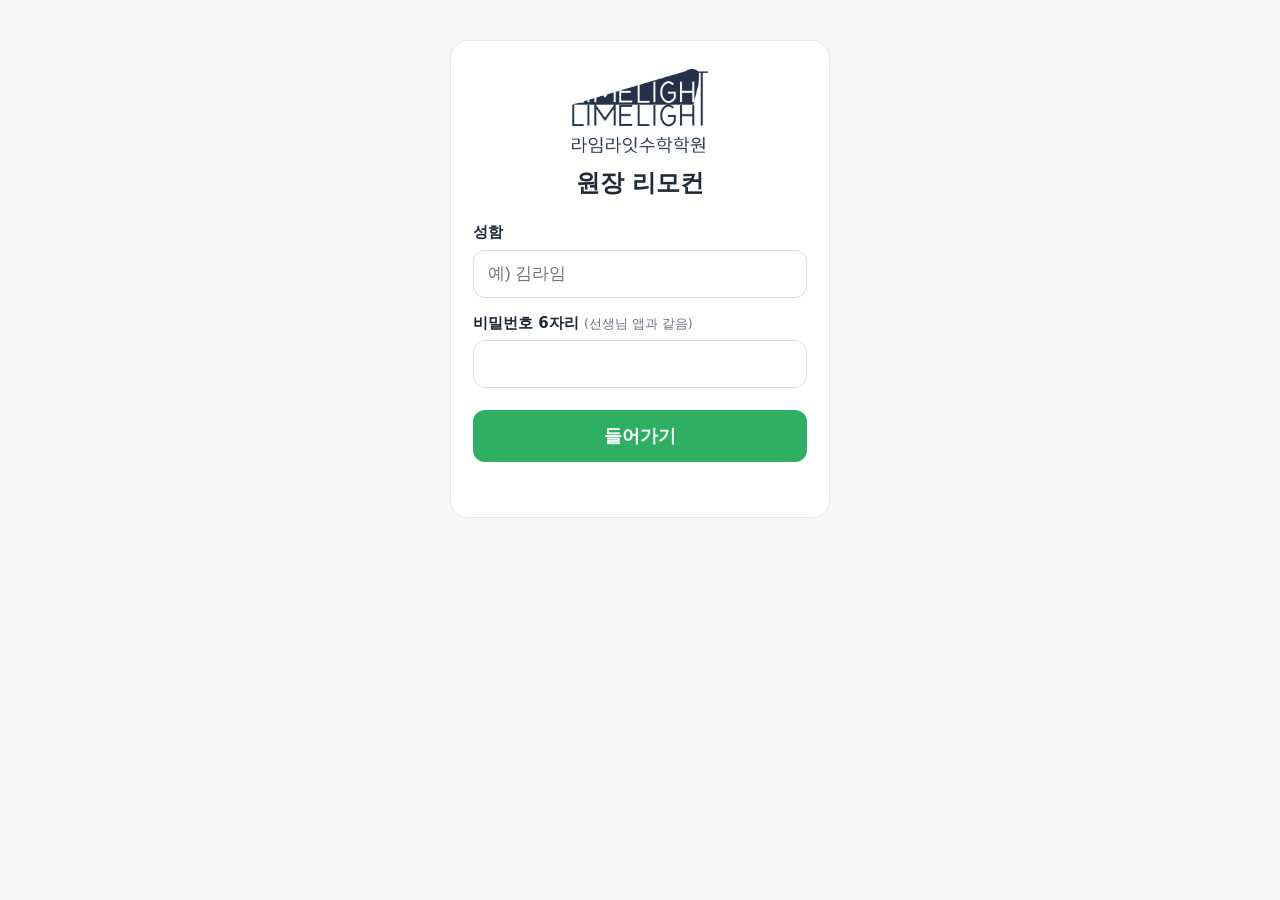
==== director/index.html @ a1ad625c "원장 리모컨: 카드 줄 옆 되돌리기 버튼(수업계획 변경 카드)" ====
<!doctype html>
<html lang="ko">
<head>
<meta charset="utf-8">
<meta name="viewport" content="width=device-width,initial-scale=1,viewport-fit=cover">
<meta name="robots" content="noindex,nofollow">
<meta name="theme-color" content="#2eaf64">
<title>라임라잇 리모컨</title>
<link rel="icon" href="../assets/icon-192.png?v=1022">
<link rel="apple-touch-icon" href="../assets/icon-192.png?v=1022">
<!-- 원장 리모컨 화면 (지시서 011). 원본: 비공개 저장소 web/director/index.html → 공개 저장소 director/ 로 복사.
     학생 정보는 이 파일에 없다. 로그인(⚙선생님 '원장') 뒤 엔진 웹 앱이 보내 주는 것만 그린다. -->
<style>
*{box-sizing:border-box}html,body{margin:0}
body{background:#f5f7f6;color:#1e2a38;font-family:Pretendard,-apple-system,"Apple SD Gothic Neo","Malgun Gothic",system-ui,sans-serif;font-size:15px;line-height:1.5}
.wrap{max-width:720px;margin:0 auto;padding:16px 16px 40px}
.box{max-width:380px;margin:40px auto;background:#fff;border:1px solid #e4e8e5;border-radius:18px;padding:28px 22px}
.logo{display:block;height:84px;width:auto;margin:0 auto 12px}
h1{margin:0 0 20px;text-align:center;font-size:24px}
label{display:block;font-weight:700;margin:14px 0 6px}
input{display:block;width:100%;height:48px;border:1px solid #d8ded9;border-radius:12px;padding:0 14px;font-size:17px;background:#fff;color:inherit}
.big{width:100%;height:52px;margin-top:22px;border:0;border-radius:12px;background:#2eaf64;color:#fff;font-size:18px;font-weight:800}
button:disabled{opacity:.6}
.err{margin-top:12px;color:#c62828;font-weight:700;text-align:center;min-height:1em;white-space:pre-wrap}
.top{display:flex;align-items:center;gap:8px;margin-bottom:12px}
.top h2{margin:0;font-size:20px;flex:1}
.top small{color:#6b7480;font-weight:400;font-size:13px;display:block}
.sm{height:36px;padding:0 12px;border:1px solid #d8ded9;border-radius:10px;background:#fff;font-size:14px;font-weight:700;color:inherit}
.sum{display:flex;gap:8px;margin-bottom:12px}
.sum div{flex:1;background:#fff;border:1px solid #e4e8e5;border-radius:12px;padding:8px;text-align:center;font-size:13px;color:#6b7480}
.sum b{display:block;font-size:22px;color:#1e2a38}
.card{background:#fff;border:1px solid #e4e8e5;border-left:6px solid #2eaf64;border-radius:12px;padding:12px 14px;margin-bottom:10px}
.card.warn{border-left-color:#e8a317}.card.bad{border-left-color:#d93636}
.card h3{margin:0 0 4px;font-size:16px;display:flex;gap:6px;align-items:center}
.card h3 i{font-style:normal;font-size:12px;font-weight:800;padding:1px 7px;border-radius:8px;background:#e6f5ec;color:#1d7a45}
.card.warn h3 i{background:#fff4dc;color:#94650a}.card.bad h3 i{background:#fde8e8;color:#a32020}
.card li.gh{list-style:none;margin:8px 0 2px -18px;color:#1f2a44}
.card li .act{margin-left:6px;padding:2px 8px;border:1px solid #d5dbe3;border-radius:8px;background:#fff;font-size:12px;color:#1f2a44}
.card ul{margin:0;padding-left:18px;color:#3b4654;word-break:break-all}
.sec{margin:22px 0 8px;font-size:17px}
.btn{background:#fff;border:1px solid #e4e8e5;border-radius:12px;padding:12px 14px;margin-bottom:10px}
.btn button{height:42px;padding:0 16px;border:0;border-radius:10px;background:#2eaf64;color:#fff;font-size:15px;font-weight:800}
.btn p{margin:6px 0 0;color:#6b7480;font-size:13px}
.res{margin-top:8px;background:#f2f5f3;border-radius:8px;padding:8px 10px;font-size:13px;white-space:pre-wrap;word-break:break-all}
.log{font-size:13px;color:#3b4654;background:#fff;border:1px solid #e4e8e5;border-radius:12px;padding:10px 14px}
.log div{padding:4px 0;border-bottom:1px solid #eef1ef}.log div:last-child{border:0}
[hidden]{display:none!important}
</style>
</head>
<body>
<form class="box" id="f" hidden>
  <img class="logo" src="../assets/logo.png?v=1022" alt="라임라잇">
  <h1>원장 리모컨</h1>
  <label for="n">성함</label><input id="n" autocomplete="username" placeholder="예) 김라임">
  <label for="p">비밀번호 6자리 <small style="font-weight:400;color:#6b7480">(선생님 앱과 같음)</small></label><input id="p" type="password" inputmode="numeric" maxlength="6" autocomplete="current-password">
  <button class="big" id="b" type="submit">들어가기</button>
  <div class="err" id="e"></div>
</form>
<div class="wrap" id="main" hidden>
  <div class="top"><h2>리모컨<small id="now"></small></h2><button class="sm" id="r">새로고침</button><button class="sm" id="o">나가기</button></div>
  <div class="sum" id="sum"></div>
  <div id="cards"></div>
  <h3 class="sec">버튼</h3>
  <div id="btns"></div>
  <h3 class="sec">버튼 누른 기록</h3>
  <div class="log" id="log"></div>
</div>
<script>
(()=>{
const A="https://script.google.com/macros/s/AKfycbz4Cmsai2jiWPRMHShTQnkggvnHafFPexefpsuEV98GcUepIm32Wg90m61KH91fS4tn-w/exec",T="dr_token",L=localStorage,$=i=>document.getElementById(i);
const g=k=>{try{return L.getItem(k)}catch(e){return null}},s=(k,v)=>{try{L.setItem(k,v)}catch(e){}},d=k=>{try{L.removeItem(k)}catch(e){}};
const esc=t=>String(t==null?"":t).replace(/[&<>"]/g,c=>({"&":"&amp;","<":"&lt;",">":"&gt;",'"':"&quot;"}[c]));
const post=async b=>{const r=await fetch(A,{method:"POST",redirect:"follow",headers:{"Content-Type":"text/plain;charset=utf-8"},body:JSON.stringify(b)});return r.json()};
const LV={ok:"정상",warn:"확인",bad:"문제"};let ARG={};
const login=()=>{$("main").hidden=true;$("f").hidden=false};
// 017: 지난번 화면을 폰에 저장(dr_view, 나가기 때 지움) → 다음에 열면 바로 보이고, 카드 묶음 4개(a·b·c·d)를 동시에 받아 온 것부터 바꿔 그림
// 버튼은 저장하지 않는다(배치안 확인 창 목록은 늘 지금 것이어야 함) → d가 오면 그림
const V="dr_view",PARTS=["a","b","c","d"],ORD=["naealert","engine","before","autosync","matholic","weekly","mhdiff","noblock","triggers","mk_오늘","mk_내일","formula","mk","plan","planlog","naemode","naesin","achv","goal","treq","preq","pwreq","initpw"];
let view={},busy=0;
function draw(){
  const all=[];PARTS.forEach(k=>(view[k]&&view[k].cards||[]).forEach(x=>all.push(x)));
  const c={ok:0,warn:0,bad:0};all.forEach(x=>c[x.lv]=(c[x.lv]||0)+1);
  $("sum").innerHTML=["bad","warn","ok"].map(k=>"<div><b>"+c[k]+"</b>"+LV[k]+"</div>").join("");
  const ord={bad:0,warn:1,ok:2},ix=x=>{const i=ORD.indexOf(x.id);return i<0?99:i};
  $("cards").innerHTML=all.sort((a,b)=>(ord[a.lv]-ord[b.lv])||(ix(a)-ix(b))).map(x=>
    '<div class="card '+esc(x.lv)+'"><h3>'+esc(x.title)+"<i>"+LV[x.lv]+"</i></h3><ul>"+x.lines.map((l,i)=>{const a=x.acts&&x.acts[i];return l.slice(0,2)==="■ "?'<li class="gh"><b>'+esc(l.slice(2))+"</b></li>":"<li>"+esc(l)+(a?' <button type="button" class="act" data-id="'+esc(a.id)+'" data-arg="'+esc(a.arg)+'" data-c="'+esc(a.c||"")+'">'+esc(a.t||"실행")+"</button>":"")+"</li>"}).join("")+(x.link&&/^https:\/\/docs\.google\.com\//.test(x.link)?'<li><a href="'+esc(x.link)+'" target="_blank" rel="noopener">탭 열기 ↗</a></li>':"")+"</ul></div>").join("")+(PARTS.some(k=>!view[k])?'<div class="card"><ul><li>불러오는 중…</li></ul></div>':"");
  const log=view.a&&view.a.log;
  $("log").innerHTML=log?(log.length?log.map(x=>"<div>"+(x.ok?"✔ ":"✖ ")+esc(x.at)+" · "+esc(x.who)+" · "+esc(x.title)+" ("+x.sec+"초)<br>"+esc(String(x.res).slice(0,160))+"</div>").join(""):"<div>아직 없음</div>"):"<div>불러오는 중…</div>";
}
function drawBtns(o){
  ARG={};o.buttons.forEach(b=>ARG[b.id]=b.arg);
  $("btns").innerHTML=o.buttons.map(b=>'<div class="btn"><button data-id="'+esc(b.id)+'" data-c="'+esc(b.confirm)+'" data-c2="'+esc(b.confirm2||"")+'">'+esc(b.title)+"</button><p>"+esc(b.desc)+'</p><div class="res" hidden></div></div>').join("");
}
function show(){$("f").hidden=true;$("main").hidden=false}
function load(fresh){
  if(busy)return;busy=PARTS.length;$("r").disabled=true;
  let saved=null;try{saved=JSON.parse(g(V)||"null")}catch(e){}
  if(saved&&!view.a){view=saved;show();draw();$("now").textContent=(saved.a&&saved.a.at||"")+" 저장된 화면 · 새로 받는 중…"}
  else $("now").textContent="새로 받는 중…";
  if(!view.d)$("btns").innerHTML='<div class="btn"><p>불러오는 중…</p></div>';
  const got={},fail=[];let authFail=false;
  PARTS.forEach(k=>post({a:"status",part:k,fresh:fresh?"1":"0",token:g(T)}).then(o=>{
    if(!o.ok){if(o.error==="auth")authFail=true;else fail.push(k);return}
    got[k]=o;view[k]={cards:o.cards,at:o.at,log:o.log};show();draw();if(k==="d")drawBtns(o);
  }).catch(()=>fail.push(k)).finally(()=>{
    if(--busy)return;$("r").disabled=false;
    if(authFail){view={};d(V);d(T);login();return}
    const at=got.a?got.a.now:"";s(V,JSON.stringify(view));
    $("now").textContent=fail.length?"일부 연결 실패 — 새로고침을 눌러 주세요":(at+" 기준");
    if(!view.a&&fail.length)$("now").textContent="연결 실패 — 새로고침을 눌러 주세요";
  }));
}
// v1025-02: 카드 줄 옆 작은 버튼(수업계획 변경 [되돌리기]) — 정해진 버튼 id만, 서버가 다시 확인
$("cards").addEventListener("click",async ev=>{
  const b=ev.target.closest("button.act");if(!b)return;
  if(b.dataset.c&&!confirm(b.dataset.c))return;
  b.disabled=true;const t=b.textContent;b.textContent="…";
  try{const o=await post({a:"run",token:g(T),id:b.dataset.id,arg:b.dataset.arg});
    if(o.error==="auth"){d(T);d(V);view={};login();return}
    alert((o.ok?"✔ ":"✖ ")+(o.res||o.error||""));if(o.ok){load(true);return}}
  catch(e){alert("연결 실패 — 새로고침 후 다시")}
  b.disabled=false;b.textContent=t;
});
$("btns").addEventListener("click",async ev=>{
  const b=ev.target.closest("button");if(!b)return;
  const arg=ARG[b.dataset.id];
  if(Array.isArray(arg)&&!arg.length){alert(b.dataset.c||"할 것이 없습니다");return}
  if(b.dataset.c&&!confirm(b.dataset.c))return;
  if(b.dataset.c2&&!confirm(b.dataset.c2))return; // 두 번째 확인(초기 비밀번호 전체 발송)
  const out=b.parentNode.querySelector(".res");b.disabled=true;out.hidden=false;out.textContent="실행 중… (1분 넘게 걸릴 수 있어요)";
  try{const o=await post({a:"run",token:g(T),id:b.dataset.id,arg:arg});
    if(o.error==="auth"){d(T);d(V);view={};login();return}
    out.textContent=(o.ok?"✔ 완료":"✖ 실패")+(o.sec!=null?" ("+o.sec+"초)":"")+"\n"+(o.res||o.error||"")}
  catch(e){out.textContent="연결 실패 — 결과는 새로고침 후 '버튼 누른 기록'에서 확인"}
  b.disabled=false;
});
$("f").addEventListener("submit",async ev=>{
  ev.preventDefault();$("b").disabled=true;$("e").textContent="";
  try{const o=await post({a:"login",name:$("n").value.trim(),pin:$("p").value.trim()});
    if(o.ok){s(T,o.token);$("p").value="";view={};load(true)}else $("e").textContent=o.error}
  catch(e){$("e").textContent="연결 실패"}
  $("b").disabled=false;
});
$("r").onclick=()=>load(true);
$("o").onclick=()=>{d(T);d(V);view={};login()};
if(g(T))load(false);else login();
})();
</script>
</body>
</html>
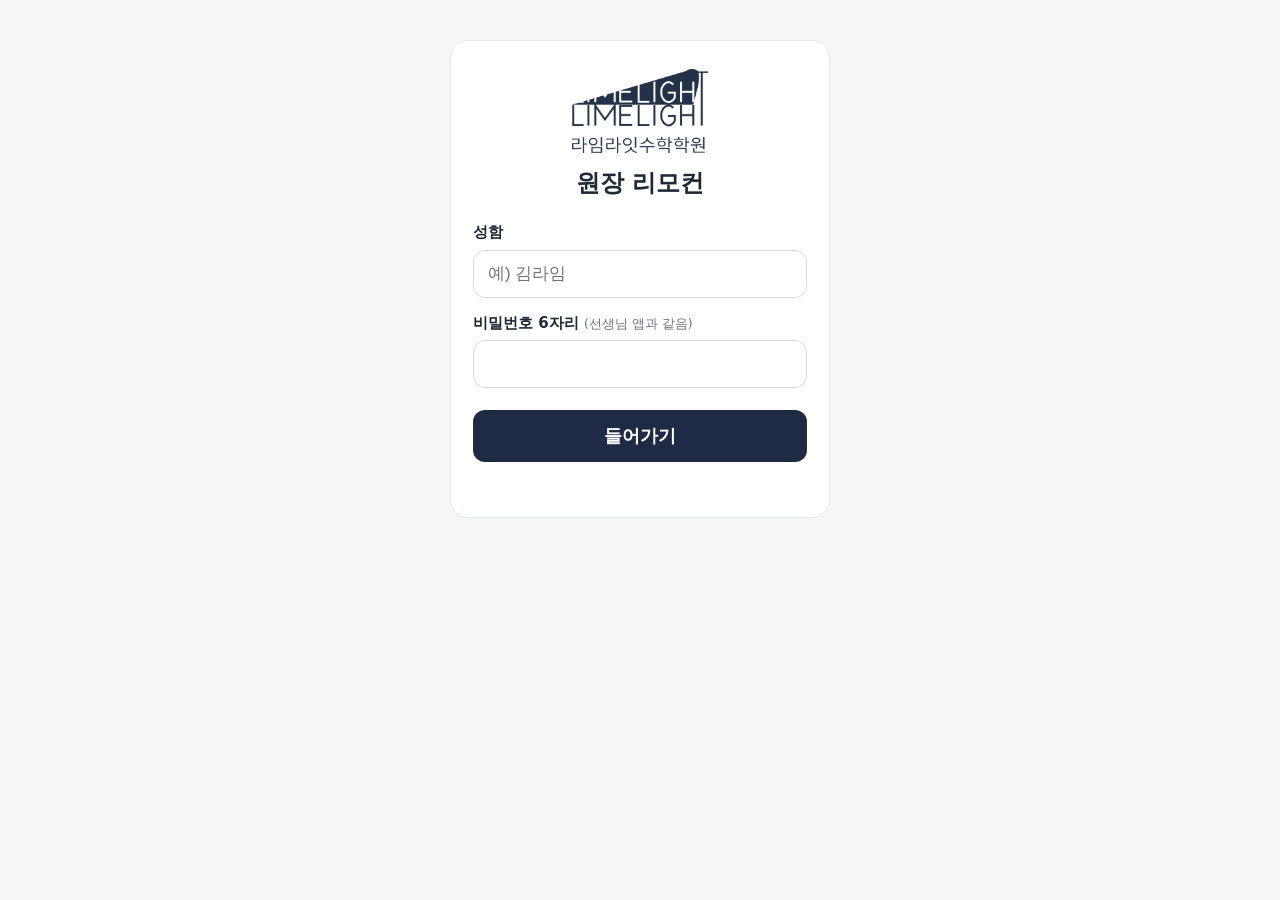
==== commit e13703ba: "리모컨: 테마 남색 통일 (limelight 8360e15) Co-Authored-By: Claude Fable 5.1 <noreply@anthropic.com> Claude-Se" ====
--- a/director/index.html
+++ b/director/index.html
@@ -4,10 +4,10 @@
 <meta charset="utf-8">
 <meta name="viewport" content="width=device-width,initial-scale=1,viewport-fit=cover">
 <meta name="robots" content="noindex,nofollow">
-<meta name="theme-color" content="#2eaf64">
+<meta name="theme-color" content="#1f2a44">
 <title>라임라잇 리모컨</title>
-<link rel="icon" href="../assets/icon-192.png?v=1022">
-<link rel="apple-touch-icon" href="../assets/icon-192.png?v=1022">
+<link rel="icon" href="../assets/icon-director-192.png?v=1031">
+<link rel="apple-touch-icon" href="../assets/icon-director-180.png?v=1031">
 <!-- 원장 리모컨 화면 (지시서 011). 원본: 비공개 저장소 web/director/index.html → 공개 저장소 director/ 로 복사.
      학생 정보는 이 파일에 없다. 로그인(⚙선생님 '원장') 뒤 엔진 웹 앱이 보내 주는 것만 그린다. -->
 <style>
@@ -19,7 +19,7 @@
 h1{margin:0 0 20px;text-align:center;font-size:24px}
 label{display:block;font-weight:700;margin:14px 0 6px}
 input{display:block;width:100%;height:48px;border:1px solid #d8ded9;border-radius:12px;padding:0 14px;font-size:17px;background:#fff;color:inherit}
-.big{width:100%;height:52px;margin-top:22px;border:0;border-radius:12px;background:#2eaf64;color:#fff;font-size:18px;font-weight:800}
+.big{width:100%;height:52px;margin-top:22px;border:0;border-radius:12px;background:#1f2a44;color:#fff;font-size:18px;font-weight:800}
 button:disabled{opacity:.6}
 .err{margin-top:12px;color:#c62828;font-weight:700;text-align:center;min-height:1em;white-space:pre-wrap}
 .top{display:flex;align-items:center;gap:8px;margin-bottom:12px}
@@ -29,17 +29,17 @@
 .sum{display:flex;gap:8px;margin-bottom:12px}
 .sum div{flex:1;background:#fff;border:1px solid #e4e8e5;border-radius:12px;padding:8px;text-align:center;font-size:13px;color:#6b7480}
 .sum b{display:block;font-size:22px;color:#1e2a38}
-.card{background:#fff;border:1px solid #e4e8e5;border-left:6px solid #2eaf64;border-radius:12px;padding:12px 14px;margin-bottom:10px}
+.card{background:#fff;border:1px solid #e4e8e5;border-left:6px solid #1f2a44;border-radius:12px;padding:12px 14px;margin-bottom:10px}
 .card.warn{border-left-color:#e8a317}.card.bad{border-left-color:#d93636}
 .card h3{margin:0 0 4px;font-size:16px;display:flex;gap:6px;align-items:center}
-.card h3 i{font-style:normal;font-size:12px;font-weight:800;padding:1px 7px;border-radius:8px;background:#e6f5ec;color:#1d7a45}
+.card h3 i{font-style:normal;font-size:12px;font-weight:800;padding:1px 7px;border-radius:8px;background:#e8ecf3;color:#1f2a44}
 .card.warn h3 i{background:#fff4dc;color:#94650a}.card.bad h3 i{background:#fde8e8;color:#a32020}
 .card li.gh{list-style:none;margin:8px 0 2px -18px;color:#1f2a44}
 .card li .act{margin-left:6px;padding:2px 8px;border:1px solid #d5dbe3;border-radius:8px;background:#fff;font-size:12px;color:#1f2a44}
 .card ul{margin:0;padding-left:18px;color:#3b4654;word-break:break-all}
 .sec{margin:22px 0 8px;font-size:17px}
 .btn{background:#fff;border:1px solid #e4e8e5;border-radius:12px;padding:12px 14px;margin-bottom:10px}
-.btn button{height:42px;padding:0 16px;border:0;border-radius:10px;background:#2eaf64;color:#fff;font-size:15px;font-weight:800}
+.btn button{height:42px;padding:0 16px;border:0;border-radius:10px;background:#1f2a44;color:#fff;font-size:15px;font-weight:800}
 .btn p{margin:6px 0 0;color:#6b7480;font-size:13px}
 .res{margin-top:8px;background:#f2f5f3;border-radius:8px;padding:8px 10px;font-size:13px;white-space:pre-wrap;word-break:break-all}
 .log{font-size:13px;color:#3b4654;background:#fff;border:1px solid #e4e8e5;border-radius:12px;padding:10px 14px}
@@ -75,7 +75,7 @@
 const login=()=>{$("main").hidden=true;$("f").hidden=false};
 // 017: 지난번 화면을 폰에 저장(dr_view, 나가기 때 지움) → 다음에 열면 바로 보이고, 카드 묶음 4개(a·b·c·d)를 동시에 받아 온 것부터 바꿔 그림
 // 버튼은 저장하지 않는다(배치안 확인 창 목록은 늘 지금 것이어야 함) → d가 오면 그림
-const V="dr_view",PARTS=["a","b","c","d"],ORD=["naealert","engine","before","autosync","matholic","weekly","mhdiff","noblock","triggers","mk_오늘","mk_내일","formula","mk","plan","planlog","naemode","naesin","achv","goal","treq","preq","pwreq","initpw"];
+const V="dr_view",PARTS=["a","b","c","d"],ORD=["naealert","engine","before","autosync","matholic","weekly","mhdiff","stuout","classchk","noblock","triggers","mk_오늘","mk_내일","formula","mk","plan","planlog","pts","naemode","naesin","achv","goal","treq","calup","preq","pwreq","initpw"];
 let view={},busy=0;
 function draw(){
   const all=[];PARTS.forEach(k=>(view[k]&&view[k].cards||[]).forEach(x=>all.push(x)));
@@ -83,7 +83,7 @@
   $("sum").innerHTML=["bad","warn","ok"].map(k=>"<div><b>"+c[k]+"</b>"+LV[k]+"</div>").join("");
   const ord={bad:0,warn:1,ok:2},ix=x=>{const i=ORD.indexOf(x.id);return i<0?99:i};
   $("cards").innerHTML=all.sort((a,b)=>(ord[a.lv]-ord[b.lv])||(ix(a)-ix(b))).map(x=>
-    '<div class="card '+esc(x.lv)+'"><h3>'+esc(x.title)+"<i>"+LV[x.lv]+"</i></h3><ul>"+x.lines.map((l,i)=>{const a=x.acts&&x.acts[i];return l.slice(0,2)==="■ "?'<li class="gh"><b>'+esc(l.slice(2))+"</b></li>":"<li>"+esc(l)+(a?' <button type="button" class="act" data-id="'+esc(a.id)+'" data-arg="'+esc(a.arg)+'" data-c="'+esc(a.c||"")+'">'+esc(a.t||"실행")+"</button>":"")+"</li>"}).join("")+(x.link&&/^https:\/\/docs\.google\.com\//.test(x.link)?'<li><a href="'+esc(x.link)+'" target="_blank" rel="noopener">탭 열기 ↗</a></li>':"")+"</ul></div>").join("")+(PARTS.some(k=>!view[k])?'<div class="card"><ul><li>불러오는 중…</li></ul></div>':"");
+    '<div class="card '+esc(x.lv)+'"><h3>'+esc(x.title)+"<i>"+LV[x.lv]+"</i></h3><ul>"+x.lines.map((l,i)=>{const a=x.acts&&x.acts[i];return l.slice(0,2)==="■ "?'<li class="gh"><b>'+esc(l.slice(2))+"</b></li>":"<li>"+esc(l).replace(/https:\/\/drive\.google\.com\/file\/d\/[\w-]+\/view/g,u=>'<a href="'+u+'" target="_blank" rel="noopener">사진 ↗</a>')+(a?' <button type="button" class="act" data-id="'+esc(a.id)+'" data-arg="'+esc(a.arg)+'" data-c="'+esc(a.c||"")+'">'+esc(a.t||"실행")+"</button>":"")+"</li>"}).join("")+(x.link&&/^https:\/\/docs\.google\.com\//.test(x.link)?'<li><a href="'+esc(x.link)+'" target="_blank" rel="noopener">탭 열기 ↗</a></li>':"")+"</ul></div>").join("")+(PARTS.some(k=>!view[k])?'<div class="card"><ul><li>불러오는 중…</li></ul></div>':"");
   const log=view.a&&view.a.log;
   $("log").innerHTML=log?(log.length?log.map(x=>"<div>"+(x.ok?"✔ ":"✖ ")+esc(x.at)+" · "+esc(x.who)+" · "+esc(x.title)+" ("+x.sec+"초)<br>"+esc(String(x.res).slice(0,160))+"</div>").join(""):"<div>아직 없음</div>"):"<div>불러오는 중…</div>";
 }
